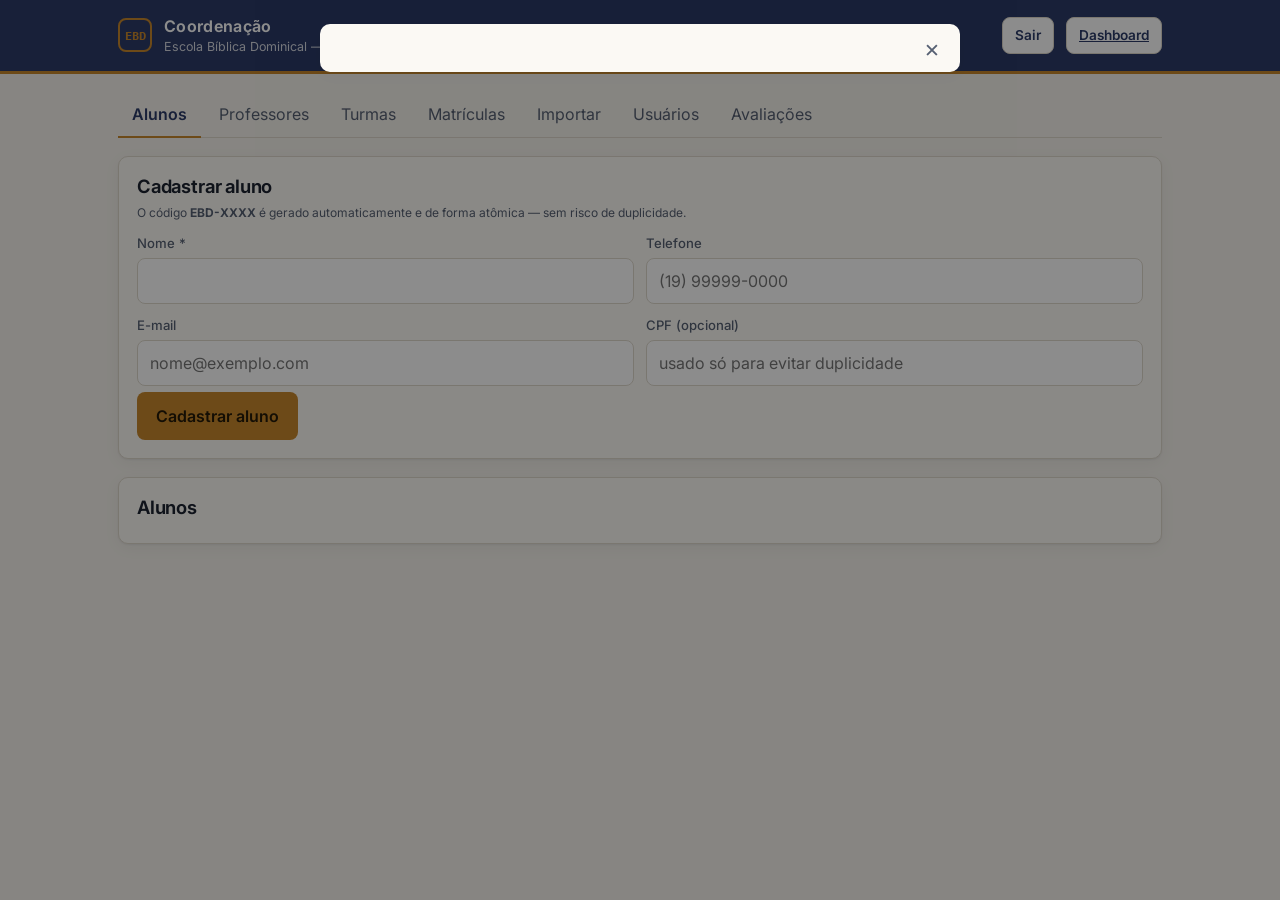
==== public/admin.html @ 68a11384 "Sistema EBD IBC - completo" ====
<!DOCTYPE html>
<html lang="pt-BR">
<head>
  <meta charset="UTF-8" />
  <meta name="viewport" content="width=device-width, initial-scale=1" />
  <title>Coordenação · EBD IBC</title>
  <link rel="preconnect" href="https://fonts.googleapis.com" />
  <link rel="preconnect" href="https://fonts.gstatic.com" crossorigin />
  <link href="https://fonts.googleapis.com/css2?family=Inter:wght@400;500;600;650;700&family=IBM+Plex+Mono:wght@400;600;700&display=swap" rel="stylesheet" />
  <link rel="stylesheet" href="./css/main.css" />
</head>
<body>
  <header class="topo">
    <div class="barra">
      <div class="selo">EBD</div>
      <div>
        <div class="titulo">Coordenação</div>
        <div class="sub" id="ola-coordenador">Escola Bíblica Dominical — IBC</div>
      </div>
      <button id="btn-sair" class="btn btn-secundario" style="margin-left:auto;padding:7px 12px;font-size:.85rem;">Sair</button>
      <a href="dashboard.html" class="btn btn-secundario" style="padding:7px 12px;font-size:.85rem;">Dashboard</a>
    </div>
  </header>

  <div class="container">
    <div class="abas" role="tablist">
      <button class="aba" role="tab" aria-selected="true"  data-painel="painel-alunos">Alunos</button>
      <button class="aba" role="tab" aria-selected="false" data-painel="painel-professores">Professores</button>
      <button class="aba" role="tab" aria-selected="false" data-painel="painel-turmas">Turmas</button>
      <button class="aba" role="tab" aria-selected="false" data-painel="painel-matriculas">Matrículas</button>
      <button class="aba" role="tab" aria-selected="false" data-painel="painel-importar">Importar</button>
      <button class="aba" role="tab" aria-selected="false" data-painel="painel-usuarios">Usuários</button>
      <button class="aba" role="tab" aria-selected="false" data-painel="painel-avaliacoes">Avaliações</button>
    </div>

    <!-- ALUNOS -->
    <section class="painel" id="painel-alunos">
      <div class="cartao">
        <h2>Cadastrar aluno</h2>
        <p class="dica">O código <strong>EBD-XXXX</strong> é gerado automaticamente e de forma atômica — sem risco de duplicidade.</p>
        <form id="form-aluno">
          <div class="grade duas">
            <div><label for="al-nome">Nome *</label><input id="al-nome" required autocomplete="off" /></div>
            <div><label for="al-telefone">Telefone</label><input id="al-telefone" inputmode="tel" placeholder="(19) 99999-0000" /></div>
            <div><label for="al-email">E-mail</label><input id="al-email" type="email" placeholder="nome@exemplo.com" /></div>
            <div><label for="al-cpf">CPF (opcional)</label><input id="al-cpf" inputmode="numeric" placeholder="usado só para evitar duplicidade" /></div>
          </div>
          <div class="acoes"><button type="submit" class="btn btn-primario">Cadastrar aluno</button></div>
        </form>
      </div>
      <div class="cartao">
        <h2>Alunos <span class="contagem" id="contagem-alunos"></span></h2>
        <div id="lista-alunos"></div>
      </div>
    </section>

    <!-- PROFESSORES -->
    <section class="painel" id="painel-professores" hidden>
      <div class="cartao">
        <h2>Cadastrar professor</h2>
        <p class="dica">Código <strong>PROF-XXXX</strong> automático. Vínculo com login entra no Sprint 2.</p>
        <form id="form-professor">
          <div class="grade duas">
            <div><label for="pr-nome">Nome *</label><input id="pr-nome" required autocomplete="off" /></div>
            <div><label for="pr-email">E-mail</label><input id="pr-email" type="email" /></div>
          </div>
          <div class="acoes"><button type="submit" class="btn btn-primario">Cadastrar professor</button></div>
        </form>
      </div>
      <div class="cartao">
        <h2>Professores <span class="contagem" id="contagem-professores"></span></h2>
        <div id="lista-professores"></div>
      </div>
    </section>

    <!-- TURMAS -->
    <section class="painel" id="painel-turmas" hidden>
      <div class="cartao">
        <h2>Criar turma</h2>
        <p class="dica">Defina um código curto e único, ex.: <code>TURMA-HEB1</code>.</p>
        <form id="form-turma">
          <div class="grade duas">
            <div><label for="tu-codigo">Código *</label><input id="tu-codigo" required placeholder="TURMA-HEB1" style="text-transform:uppercase" /></div>
            <div><label for="tu-nome">Nome *</label><input id="tu-nome" required placeholder="Hebraico I" /></div>
            <div><label for="tu-professor">Professor</label><select id="tu-professor"></select></div>
            <div><label for="tu-dia">Dia</label><input id="tu-dia" placeholder="Domingo" /></div>
            <div><label for="tu-horario">Horário</label><input id="tu-horario" placeholder="09:00" /></div>
          </div>
          <div class="acoes"><button type="submit" class="btn btn-primario">Criar turma</button></div>
        </form>
      </div>
      <div class="cartao">
        <h2>Turmas <span class="contagem" id="contagem-turmas"></span></h2>
        <div id="lista-turmas"></div>
      </div>
    </section>

    <!-- MATRÍCULAS -->
    <section class="painel" id="painel-matriculas" hidden>
      <div class="cartao">
        <h2>Nova matrícula</h2>
        <p class="dica">Uma pessoa = um cadastro. Aqui você vincula um aluno existente a uma turma.</p>
        <form id="form-matricula">
          <div class="grade duas">
            <div><label for="ma-aluno">Aluno *</label><select id="ma-aluno"></select></div>
            <div><label for="ma-turma">Turma *</label><select id="ma-turma"></select></div>
          </div>
          <div class="acoes"><button type="submit" class="btn btn-primario">Matricular</button></div>
        </form>
      </div>
      <div class="cartao">
        <h2>Matrículas <span class="contagem" id="contagem-matriculas"></span></h2>
        <div id="lista-matriculas"></div>
      </div>
    </section>

    <!-- IMPORTAR -->
    <section class="painel" id="painel-importar" hidden>
      <div class="cartao">
        <h2>Importação em massa</h2>
        <p class="dica">Aceita <strong>CSV</strong> e <strong>XLSX</strong>. Colunas: Nome, Telefone, Email, CPF. Tudo é processado no seu navegador; nada sai antes da sua confirmação.</p>
        <div class="acoes" style="margin-bottom:14px">
          <button id="btn-modelo" class="btn btn-secundario" type="button">Baixar modelo (CSV)</button>
        </div>
        <div class="grade">
          <div>
            <label for="imp-turma">Matricular importados em (opcional)</label>
            <select id="imp-turma"></select>
          </div>
        </div>
        <div id="dropzone" class="dropzone" style="margin-top:14px" tabindex="0" role="button" aria-label="Selecionar arquivo para importar">
          Arraste um arquivo aqui ou <strong>clique para escolher</strong><br>
          <span class="dica">CSV ou XLSX</span>
        </div>
        <input id="imp-arquivo" type="file" accept=".csv,.xlsx,.xls" hidden />
        <p id="imp-status" class="dica" style="margin-top:10px"></p>
      </div>

      <div class="cartao" id="cartao-preview">
        <h2>Pré-visualização</h2>
        <p class="dica">Confira o status de cada linha antes de gravar. Marque “confirmar” para incluir linhas de possível duplicidade.</p>
        <div id="imp-preview"><p class="vazio">Nenhum arquivo carregado ainda.</p></div>
        <div id="bloco-confirmar" hidden>
          <div class="acoes">
            <button id="btn-confirmar-import" class="btn btn-primario" disabled>Confirmar e gravar</button>
          </div>
        </div>
        <div id="imp-resultado" style="margin-top:14px"></div>
      </div>
    </section>

    <!-- USUÁRIOS -->
    <section class="painel" id="painel-usuarios" hidden>
      <div class="aviso">
        Aprove os cadastros de coordenadores e professores e defina o papel de cada um.
        O primeiro usuário do sistema já entra como coordenador automaticamente.
      </div>
      <div class="cartao">
        <h2>Usuários <span class="contagem" id="contagem-usuarios"></span></h2>
        <div id="lista-usuarios"></div>
      </div>
    </section>
  </div>

  </div><!-- fim .container -->

  <!-- MODAL RESULTADO DE AVALIAÇÃO -->
  <div id="modal-resultado" hidden style="position:fixed;inset:0;background:rgba(0,0,0,.45);z-index:100;
       display:flex;align-items:flex-start;justify-content:center;padding:24px;overflow-y:auto">
    <div style="background:var(--papel-alto);border-radius:var(--raio);padding:24px;max-width:640px;
                width:100%;position:relative;box-shadow:var(--sombra)">
      <button id="btn-fechar-modal" style="position:absolute;top:14px;right:14px;background:none;
              border:none;cursor:pointer;font-size:1.2rem;color:var(--tinta-2)">✕</button>
      <div id="modal-corpo"></div>
    </div>
  </div>

  <!-- PAINEL AVALIAÇÕES (injetado no container antes do script principal) -->
  <script>
    // Injeta o painel de avaliações no container antes do módulo principal carregar.
    document.addEventListener("DOMContentLoaded", () => {
      const container = document.querySelector(".container");
      const painel = document.createElement("section");
      painel.className = "painel"; painel.id = "painel-avaliacoes"; painel.hidden = true;
      painel.innerHTML = `
        <div class="cartao">
          <h2>Nova avaliação</h2>
          <p class="dica">Crie avaliações anônimas para coletar feedback sobre as aulas. O quórum mínimo impede que o professor identifique quem respondeu.</p>
          <form id="form-avaliacao">
            <div class="grade duas">
              <div><label for="av-titulo">Título *</label><input id="av-titulo" required placeholder="Ex.: Avaliação — Hebraico I" /></div>
              <div><label for="av-turma">Turma (opcional)</label><select id="av-turma"></select></div>
              <div><label for="av-quorum">Quórum mínimo de respostas</label><input id="av-quorum" type="number" min="1" value="5" /></div>
            </div>
            <div style="margin:14px 0">
              <label>Perguntas</label>
              <div id="lista-perguntas"></div>
              <div class="acoes" style="margin-top:8px">
                <button type="button" id="btn-add-likert"  class="btn btn-secundario" style="font-size:.85rem">+ Likert (1-5)</button>
                <button type="button" id="btn-add-nps"     class="btn btn-secundario" style="font-size:.85rem">+ NPS (0-10)</button>
                <button type="button" id="btn-add-dissertativa" class="btn btn-secundario" style="font-size:.85rem">+ Dissertativa</button>
              </div>
            </div>
            <div class="acoes"><button type="submit" class="btn btn-primario">Criar avaliação</button></div>
          </form>
          <div id="link-avaliacao" style="margin-top:14px"></div>
        </div>
        <div class="cartao">
          <h2>Avaliações criadas</h2>
          <div id="lista-avaliacoes"></div>
        </div>`;
      container.appendChild(painel);
    });
  </script>

  <script type="module" src="./js/app-admin.js"></script>
</body>
</html>
---- public/css/main.css ----
/* main.css — Sistema EBD IBC
   Direção visual: "secretaria acadêmica" — papel quente, tinta índigo,
   âmbar para ações. Denso em informação, legível no celular. Sem frameworks. */

:root {
  /* Paleta */
  --papel:      #F5F2EC;  /* fundo, cor de papel */
  --papel-alto: #FBF9F4;  /* cartões */
  --tinta:      #1C2230;  /* texto principal, quase-preto azulado */
  --tinta-2:    #566072;  /* texto secundário */
  --linha:      #DED8CC;  /* bordas/hairlines */
  --indigo:     #2B3A67;  /* cor institucional */
  --indigo-esc: #1E2A4D;
  --ambar:      #C6862B;  /* ação primária */
  --ambar-esc:  #A66E1E;
  --verde:      #2E7D5B;  /* novo / sucesso */
  --verde-bg:   #E4F0EA;
  --azul-bg:    #E5EAF3;  /* já cadastrado */
  --alerta:     #B5541F;  /* possível duplicidade */
  --alerta-bg:  #F6E7DC;
  --erro:       #A32B2B;

  /* Tipografia */
  --fonte-ui: "Inter", ui-sans-serif, system-ui, -apple-system, "Segoe UI", Roboto, sans-serif;
  --fonte-num: "IBM Plex Mono", ui-monospace, "SF Mono", Menlo, monospace;

  --raio: 10px;
  --sombra: 0 1px 2px rgba(28,34,48,.06), 0 4px 16px rgba(28,34,48,.05);
  --max: 1080px;
}

* { box-sizing: border-box; }

html, body {
  margin: 0;
  background: var(--papel);
  color: var(--tinta);
  font-family: var(--fonte-ui);
  font-size: 16px;
  line-height: 1.5;
  -webkit-text-size-adjust: 100%;
}

h1, h2, h3 { line-height: 1.2; margin: 0 0 .4em; font-weight: 650; letter-spacing: -.01em; }
h1 { font-size: 1.5rem; }
h2 { font-size: 1.15rem; }
h3 { font-size: 1rem; }
p  { margin: 0 0 1em; }
code, .mono { font-family: var(--fonte-num); }

/* ---------- Cabeçalho institucional ---------- */
.topo {
  background: var(--indigo);
  color: #fff;
  border-bottom: 3px solid var(--ambar);
}
.topo .barra {
  max-width: var(--max);
  margin: 0 auto;
  padding: 14px 18px;
  display: flex;
  align-items: center;
  gap: 12px;
}
.selo {
  width: 34px; height: 34px; flex: none;
  border: 2px solid var(--ambar);
  border-radius: 8px;
  display: grid; place-items: center;
  font-family: var(--fonte-num);
  font-weight: 700;
  font-size: .72rem;
  color: var(--ambar);
}
.topo .titulo { font-size: 1rem; font-weight: 650; letter-spacing: .02em; }
.topo .sub { font-size: .78rem; opacity: .8; }

/* ---------- Layout ---------- */
.container { max-width: var(--max); margin: 0 auto; padding: 18px; }

/* Abas */
.abas { display: flex; gap: 4px; flex-wrap: wrap; border-bottom: 1px solid var(--linha); margin-bottom: 18px; }
.aba {
  appearance: none; border: 0; background: none;
  padding: 10px 14px; font: inherit; color: var(--tinta-2);
  cursor: pointer; border-bottom: 2px solid transparent; margin-bottom: -1px;
}
.aba[aria-selected="true"] { color: var(--indigo); border-bottom-color: var(--ambar); font-weight: 600; }
.aba:focus-visible { outline: 2px solid var(--indigo); outline-offset: 2px; border-radius: 6px; }

.painel[hidden] { display: none; }

/* Cartões */
.cartao {
  background: var(--papel-alto);
  border: 1px solid var(--linha);
  border-radius: var(--raio);
  box-shadow: var(--sombra);
  padding: 18px;
  margin-bottom: 18px;
}
.cartao > h2 { display: flex; align-items: baseline; gap: 8px; }
.cartao .contagem { font-family: var(--fonte-num); font-size: .8rem; color: var(--tinta-2); font-weight: 400; }

/* Formulários */
.grade { display: grid; gap: 12px; grid-template-columns: 1fr; }
@media (min-width: 620px) { .grade.duas { grid-template-columns: 1fr 1fr; } }
label { display: block; font-size: .82rem; color: var(--tinta-2); margin-bottom: 4px; font-weight: 500; }
input, select {
  width: 100%; padding: 10px 12px; font: inherit;
  background: #fff; color: var(--tinta);
  border: 1px solid var(--linha); border-radius: 8px;
}
input:focus, select:focus { outline: 2px solid var(--indigo); outline-offset: 1px; border-color: var(--indigo); }
.dica { font-size: .75rem; color: var(--tinta-2); margin-top: 4px; }

/* Botões */
.btn {
  appearance: none; cursor: pointer; font: inherit; font-weight: 600;
  padding: 11px 18px; border-radius: 8px; border: 1px solid transparent;
  display: inline-flex; align-items: center; gap: 8px;
}
.btn:focus-visible { outline: 2px solid var(--indigo); outline-offset: 2px; }
.btn-primario { background: var(--ambar); color: #241a08; }
.btn-primario:hover { background: var(--ambar-esc); }
.btn-secundario { background: #fff; color: var(--indigo); border-color: var(--linha); }
.btn-secundario:hover { border-color: var(--indigo); }
.btn:disabled { opacity: .5; cursor: not-allowed; }
.acoes { display: flex; gap: 10px; flex-wrap: wrap; margin-top: 6px; }

/* Tabelas */
.tabela-wrap { overflow-x: auto; border: 1px solid var(--linha); border-radius: var(--raio); }
table { width: 100%; border-collapse: collapse; font-size: .9rem; }
th, td { text-align: left; padding: 9px 12px; border-bottom: 1px solid var(--linha); white-space: nowrap; }
th { background: #efeade; color: var(--tinta-2); font-weight: 600; font-size: .78rem; text-transform: uppercase; letter-spacing: .03em; }
tr:last-child td { border-bottom: 0; }
td.mono, .codigo { font-family: var(--fonte-num); color: var(--indigo); font-weight: 600; }

/* Etiquetas de status */
.tag { font-size: .74rem; font-weight: 600; padding: 2px 9px; border-radius: 999px; display: inline-block; }
.tag.novo   { background: var(--verde-bg); color: var(--verde); }
.tag.jacad  { background: var(--azul-bg);  color: var(--indigo); }
.tag.dup    { background: var(--alerta-bg); color: var(--alerta); }
.tag.erro   { background: #f6dede; color: var(--erro); }
.tag.ativo  { background: var(--verde-bg); color: var(--verde); }

/* Avisos */
.aviso { border-left: 4px solid var(--ambar); background: #fbf3e3; padding: 12px 14px; border-radius: 8px; margin-bottom: 16px; font-size: .9rem; }
.aviso.perigo { border-left-color: var(--erro); background: #f9e9e9; }

/* Toast */
.toast {
  position: fixed; left: 50%; bottom: 24px; transform: translateX(-50%);
  background: var(--tinta); color: #fff; padding: 12px 20px; border-radius: 10px;
  box-shadow: var(--sombra); font-size: .9rem; z-index: 50; max-width: 90vw;
}
.toast.ok { border-left: 4px solid var(--verde); }
.toast.err { border-left: 4px solid var(--erro); }

/* Área de upload */
.dropzone {
  border: 2px dashed var(--linha); border-radius: var(--raio);
  padding: 26px 18px; text-align: center; color: var(--tinta-2);
  background: #fff; cursor: pointer; transition: border-color .15s, background .15s;
}
.dropzone:hover, .dropzone.sobre { border-color: var(--ambar); background: #fbf3e3; }

.resumo { display: flex; gap: 18px; flex-wrap: wrap; margin: 14px 0; }
.resumo .item { font-family: var(--fonte-num); }
.resumo .num { font-size: 1.4rem; font-weight: 700; display: block; }
.resumo .lbl { font-size: .74rem; color: var(--tinta-2); text-transform: uppercase; letter-spacing: .03em; }

.vazio { text-align: center; color: var(--tinta-2); padding: 24px; font-size: .9rem; }

@media (prefers-reduced-motion: reduce) {
  * { transition: none !important; animation: none !important; }
}
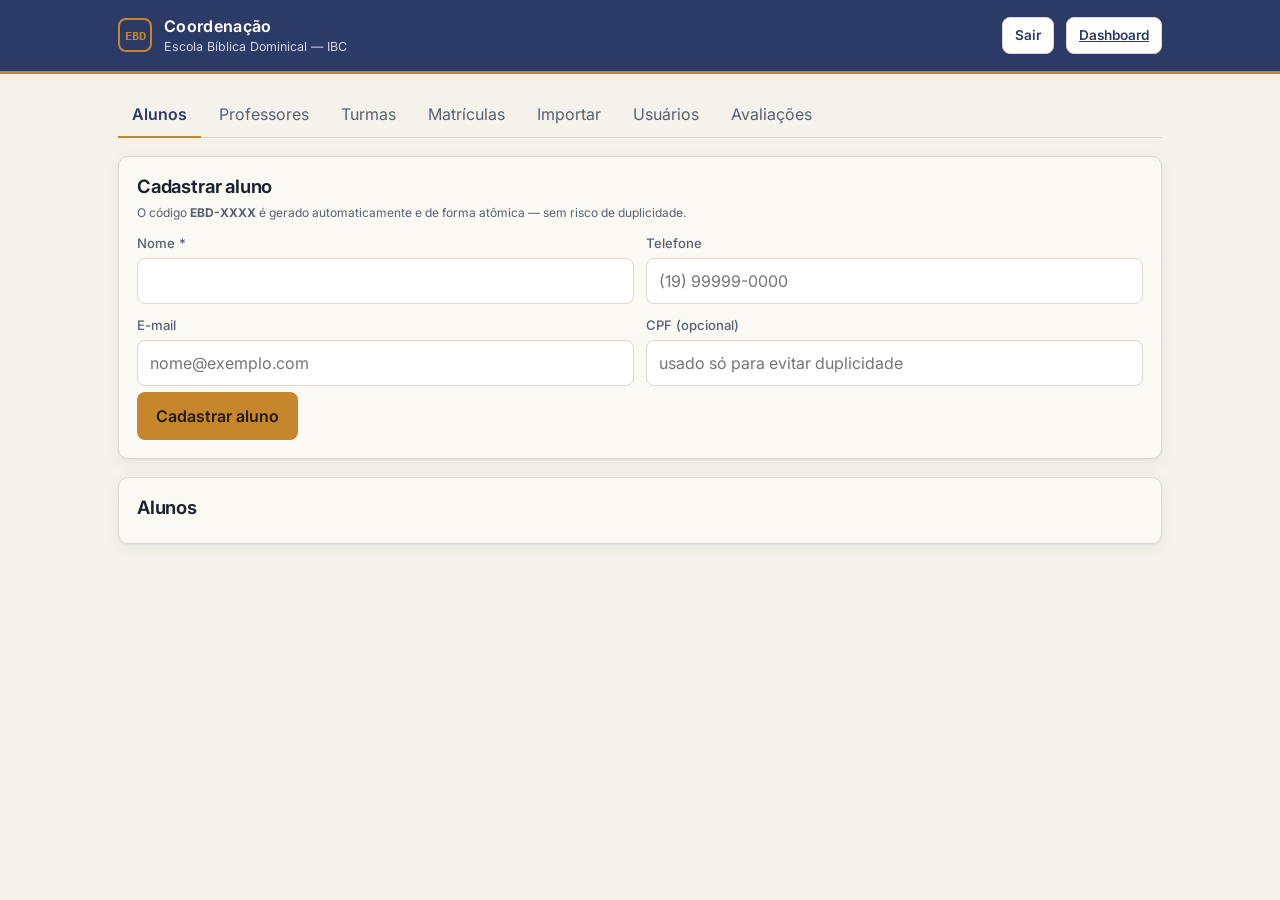
==== commit bd0f5e86: "Fix modal avaliação + adiciona tour.js" ====
--- a/public/admin.html
+++ b/public/admin.html
@@ -160,13 +160,13 @@
         <div id="lista-usuarios"></div>
       </div>
     </section>
-  </div>
-
   </div><!-- fim .container -->
 
   <!-- MODAL RESULTADO DE AVALIAÇÃO -->
-  <div id="modal-resultado" hidden style="position:fixed;inset:0;background:rgba(0,0,0,.45);z-index:100;
-       display:flex;align-items:flex-start;justify-content:center;padding:24px;overflow-y:auto">
+  <!-- NOTA: não usar display:flex inline junto com o atributo hidden,
+       pois o hidden é sobrescrito pelo display inline. Usamos display:none via CSS. -->
+  <div id="modal-resultado" style="display:none;position:fixed;inset:0;background:rgba(0,0,0,.45);
+       z-index:100;align-items:flex-start;justify-content:center;padding:24px;overflow-y:auto">
     <div style="background:var(--papel-alto);border-radius:var(--raio);padding:24px;max-width:640px;
                 width:100%;position:relative;box-shadow:var(--sombra)">
       <button id="btn-fechar-modal" style="position:absolute;top:14px;right:14px;background:none;
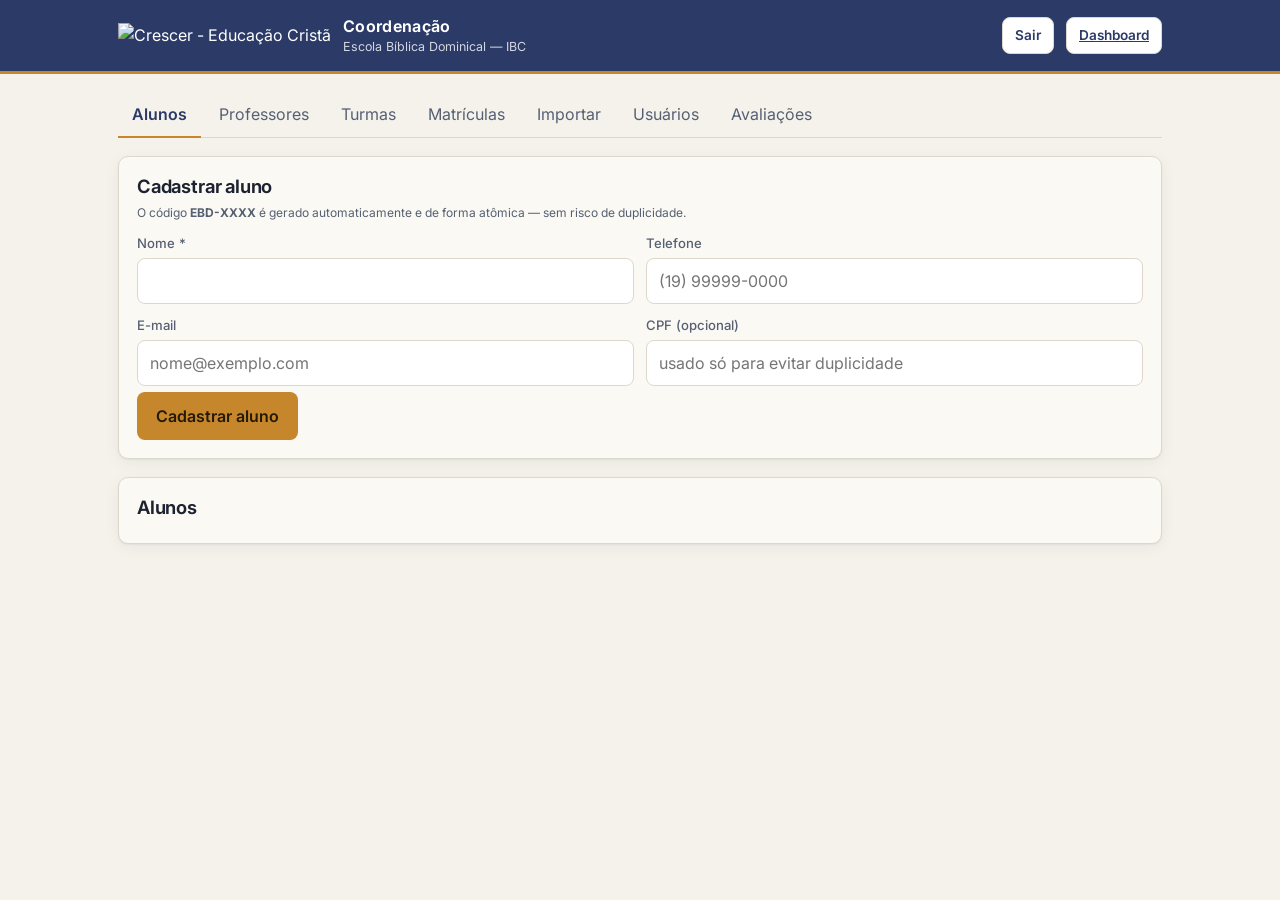
==== commit c27a6dfa: "Update admin.html to enhance import functionality" ====
--- a/public/admin.html
+++ b/public/admin.html
@@ -12,7 +12,7 @@
 <body>
   <header class="topo">
     <div class="barra">
-      <div class="selo">EBD</div>
+      <img src="./img/logo-header.png" alt="Crescer - Educação Cristã" class="logo-header">
       <div>
         <div class="titulo">Coordenação</div>
         <div class="sub" id="ola-coordenador">Escola Bíblica Dominical — IBC</div>
@@ -77,11 +77,20 @@
     <section class="painel" id="painel-turmas" hidden>
       <div class="cartao">
         <h2>Criar turma</h2>
-        <p class="dica">Defina um código curto e único, ex.: <code>TURMA-HEB1</code>.</p>
+        <p class="dica">Digite o <strong>prefixo da matéria</strong> (ex.: <code>HEB</code>, <code>GRE</code>, <code>DOC</code>) e o código sequencial é gerado automaticamente.</p>
         <form id="form-turma">
           <div class="grade duas">
-            <div><label for="tu-codigo">Código *</label><input id="tu-codigo" required placeholder="TURMA-HEB1" style="text-transform:uppercase" /></div>
-            <div><label for="tu-nome">Nome *</label><input id="tu-nome" required placeholder="Hebraico I" /></div>
+            <div>
+              <label for="tu-prefixo">Prefixo da matéria *</label>
+              <input id="tu-prefixo" placeholder="Ex.: HEB, GRE, DOC" style="text-transform:uppercase" />
+              <p class="dica" id="tu-codigo-preview" style="margin-top:4px;font-weight:600"></p>
+            </div>
+            <div>
+              <label for="tu-codigo">Ou código manual (opcional)</label>
+              <input id="tu-codigo" placeholder="Deixe vazio para usar o prefixo" style="text-transform:uppercase" />
+              <p class="dica">Preencha só se quiser substituir o código gerado.</p>
+            </div>
+            <div><label for="tu-nome">Nome da turma *</label><input id="tu-nome" required placeholder="Ex.: Hebraico I" /></div>
             <div><label for="tu-professor">Professor</label><select id="tu-professor"></select></div>
             <div><label for="tu-dia">Dia</label><input id="tu-dia" placeholder="Domingo" /></div>
             <div><label for="tu-horario">Horário</label><input id="tu-horario" placeholder="09:00" /></div>
@@ -121,12 +130,6 @@
         <p class="dica">Aceita <strong>CSV</strong> e <strong>XLSX</strong>. Colunas: Nome, Telefone, Email, CPF. Tudo é processado no seu navegador; nada sai antes da sua confirmação.</p>
         <div class="acoes" style="margin-bottom:14px">
           <button id="btn-modelo" class="btn btn-secundario" type="button">Baixar modelo (CSV)</button>
-        </div>
-        <div class="grade">
-          <div>
-            <label for="imp-turma">Matricular importados em (opcional)</label>
-            <select id="imp-turma"></select>
-          </div>
         </div>
         <div id="dropzone" class="dropzone" style="margin-top:14px" tabindex="0" role="button" aria-label="Selecionar arquivo para importar">
           Arraste um arquivo aqui ou <strong>clique para escolher</strong><br>
@@ -141,9 +144,19 @@
         <p class="dica">Confira o status de cada linha antes de gravar. Marque “confirmar” para incluir linhas de possível duplicidade.</p>
         <div id="imp-preview"><p class="vazio">Nenhum arquivo carregado ainda.</p></div>
         <div id="bloco-confirmar" hidden>
-          <div class="acoes">
+          <div class="acoes" style="align-items:center;flex-wrap:wrap;gap:10px">
             <button id="btn-confirmar-import" class="btn btn-primario" disabled>Confirmar e gravar</button>
-          </div>
+            <div style="display:flex;align-items:center;gap:8px;flex:1;min-width:200px">
+              <span style="font-size:.82rem;color:var(--tinta-2);white-space:nowrap">📚 Matricular todos em:</span>
+              <select id="imp-turma" style="flex:1;padding:10px 12px;font:inherit;
+                background:#fff;color:var(--tinta);border:2px solid var(--ambar);
+                border-radius:8px;cursor:pointer;font-weight:600">
+              </select>
+            </div>
+          </div>
+          <p class="dica" style="margin-top:8px">
+            Escolha uma turma para matricular automaticamente todos os alunos importados. Deixe em branco para só cadastrar, sem matricular.
+          </p>
         </div>
         <div id="imp-resultado" style="margin-top:14px"></div>
       </div>
@@ -163,8 +176,6 @@
   </div><!-- fim .container -->
 
   <!-- MODAL RESULTADO DE AVALIAÇÃO -->
-  <!-- NOTA: não usar display:flex inline junto com o atributo hidden,
-       pois o hidden é sobrescrito pelo display inline. Usamos display:none via CSS. -->
   <div id="modal-resultado" style="display:none;position:fixed;inset:0;background:rgba(0,0,0,.45);
        z-index:100;align-items:flex-start;justify-content:center;padding:24px;overflow-y:auto">
     <div style="background:var(--papel-alto);border-radius:var(--raio);padding:24px;max-width:640px;
